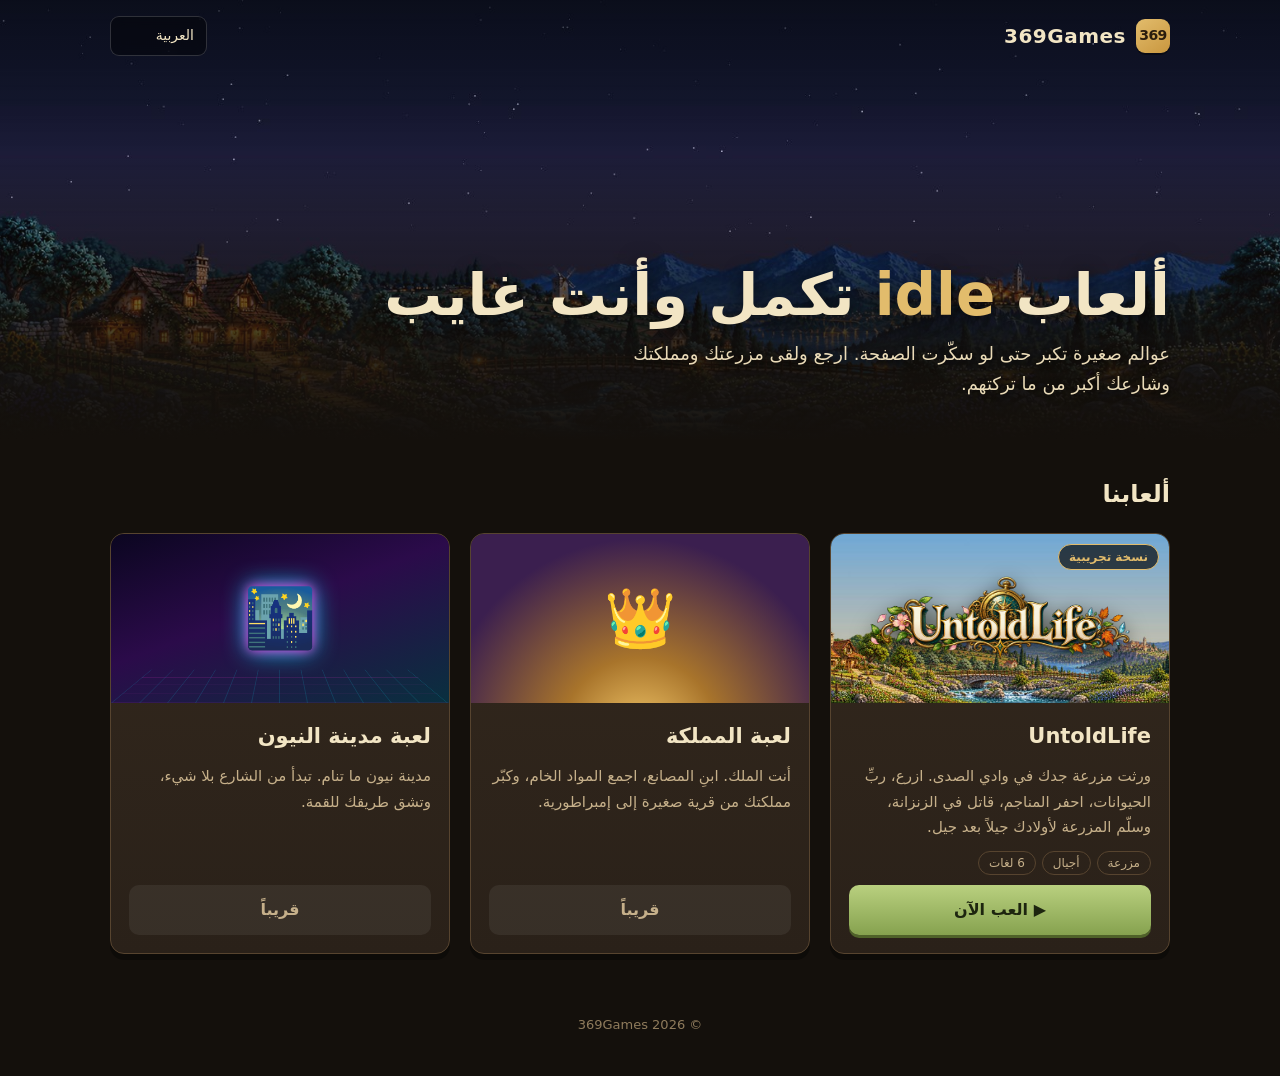
==== index.html @ 4499679d "Publish 369Games website with UntoldLife Co-Authored-By: Claude Opus 5.5 <noreply@anthropic.com>" ====
<!doctype html>
<html lang="ar" dir="rtl">
<head>
<meta charset="utf-8">
<meta name="viewport" content="width=device-width, initial-scale=1">
<title>369Games</title>
<meta name="description" content="369Games — idle games that keep going while you're away.">
<meta property="og:title" content="369Games">
<meta property="og:description" content="Idle games that keep going while you're away. Play UntoldLife free in your browser.">
<meta property="og:image" content="img/untoldlife-cover.jpg">
<link rel="icon" href="img/favicon.svg" type="image/svg+xml">
<style>
@font-face{font-family:Plex;src:url('untoldlife/assets/fonts/PlexArabic-Regular.ttf') format('truetype');font-weight:400;font-display:swap}
@font-face{font-family:Plex;src:url('untoldlife/assets/fonts/PlexArabic-SemiBold.ttf') format('truetype');font-weight:600 900;font-display:swap}
:root{--bg:#14100c;--panel:#2a2119;--panel2:#33281d;--line:#57442f;--ink:#f2e5c4;--muted:#c6b08a;--gold:#e2bc6c;--gold2:#c9973f;--green:#a6bd70}
*{box-sizing:border-box}
html,body{margin:0}
body{background:var(--bg);color:var(--ink);font-family:Plex,system-ui,'Segoe UI',Tahoma,'Microsoft YaHei','PingFang SC',sans-serif;line-height:1.7;-webkit-font-smoothing:antialiased}
:root[lang=zh-Hans] body{font-family:Plex,'Microsoft YaHei','PingFang SC','Noto Sans SC',sans-serif}
a{color:inherit}
.wrap{max-width:1100px;margin:0 auto;padding:0 20px}
/* top bar */
.top{position:absolute;inset:0 0 auto 0;z-index:3}
.top .wrap{display:flex;align-items:center;justify-content:space-between;gap:12px;padding-top:16px}
.brand{display:flex;align-items:center;gap:10px;font-weight:800;font-size:20px;letter-spacing:.5px;text-decoration:none;color:var(--ink)}
.brand-mark{width:34px;height:34px;border-radius:9px;display:grid;place-items:center;background:linear-gradient(145deg,var(--gold),var(--gold2));color:#2a1d0e;font-size:14px;font-weight:900;letter-spacing:-.5px;box-shadow:0 2px 0 #0006}
.lang{appearance:none;background:#00000066;color:var(--ink);border:1px solid #ffffff2a;border-radius:9px;padding:7px 12px;font:inherit;font-size:14px;cursor:pointer;backdrop-filter:blur(6px)}
.lang option{background:var(--panel);color:var(--ink)}
/* hero */
.hero{position:relative;min-height:440px;display:flex;align-items:flex-end;background:#0b0d14 url('img/hero-night.jpg') center bottom/cover no-repeat;overflow:hidden}
.hero:after{content:'';position:absolute;inset:0;background:linear-gradient(180deg,#0b0d1499 0%,#14100c00 35%,#14100cdd 80%,var(--bg) 100%)}
.hero .wrap{position:relative;z-index:2;padding-bottom:40px;width:100%}
.hero h1{margin:0;font-size:clamp(34px,6vw,58px);line-height:1.15;font-weight:800;text-shadow:0 3px 18px #000a}
.hero h1 span{color:var(--gold)}
.hero p{margin:10px 0 0;max-width:560px;font-size:clamp(15px,2.2vw,18px);color:#eadbb8;text-shadow:0 2px 10px #000c}
/* sections */
section{padding:34px 0}
h2{font-size:24px;margin:0 0 18px}
.grid{display:grid;grid-template-columns:repeat(auto-fill,minmax(300px,1fr));gap:20px}
.card{background:linear-gradient(180deg,var(--panel2),var(--panel));border:1px solid var(--line);border-radius:14px;overflow:hidden;display:flex;flex-direction:column;box-shadow:0 6px 0 #0005}
.cover{position:relative;aspect-ratio:16/8;background:#0d0a07 center/cover no-repeat;display:grid;place-items:center}
.cover img.logo{width:78%;max-width:340px;filter:drop-shadow(0 6px 10px #0009)}
.badge{position:absolute;top:10px;inset-inline-start:10px;background:#000000aa;border:1px solid var(--gold);color:var(--gold);font-size:12px;font-weight:700;padding:2px 10px;border-radius:99px}
.body{padding:16px 18px 18px;display:flex;flex-direction:column;gap:10px;flex:1}
.body h3{margin:0;font-size:21px}
.body p{margin:0;color:var(--muted);font-size:15px}
.tags{display:flex;flex-wrap:wrap;gap:6px}
.tags span{font-size:12px;border:1px solid var(--line);border-radius:99px;padding:1px 10px;color:var(--muted)}
.btn{display:inline-flex;align-items:center;justify-content:center;gap:8px;margin-top:auto;padding:11px 18px;border-radius:10px;border:0;font:inherit;font-weight:800;font-size:16px;text-decoration:none;cursor:pointer;background:linear-gradient(180deg,#b9d07f,#86a24f);color:#1d250f;box-shadow:0 3px 0 #4f6229}
.btn:hover{filter:brightness(1.07)}
.btn:focus-visible,.lang:focus-visible{outline:3px solid var(--gold);outline-offset:3px}
.btn.gold{background:linear-gradient(180deg,var(--gold),var(--gold2));color:#2a1d0e;box-shadow:0 3px 0 #7a5a22}
.soon .cover{font-size:58px}
.soon .body .btn{background:#ffffff10;color:var(--muted);box-shadow:none;cursor:default}
.kingdom{background:radial-gradient(circle at 50% 120%,#f4c96a 0,#a8742b 30%,#3b1f4f 75%)}
.neon{background:linear-gradient(160deg,#0b0620 0%,#2b0b4a 45%,#09303f 100%);text-shadow:0 0 12px #ff2bd6,0 0 24px #00e5ff}
.neon:after{content:'';position:absolute;inset:auto 0 0 0;height:45%;background:repeating-linear-gradient(90deg,#00e5ff22 0 1px,transparent 1px 28px),repeating-linear-gradient(0deg,#ff2bd622 0 1px,transparent 1px 18px);transform:perspective(200px) rotateX(55deg);transform-origin:bottom}
.feedback{background:linear-gradient(180deg,var(--panel2),var(--panel));border:1px solid var(--line);border-radius:14px;padding:22px;display:flex;flex-wrap:wrap;align-items:center;justify-content:space-between;gap:16px}
.feedback h2{margin:0 0 4px}
.feedback p{margin:0;color:var(--muted)}
.feedback .btn{margin:0}
footer{padding:26px 0 40px;color:#8f7b5c;font-size:13px;text-align:center}
@media (max-width:600px){.hero{min-height:380px}.grid{grid-template-columns:1fr}section{padding:26px 0}}
</style>
</head>
<body>
<header class="top"><div class="wrap">
  <a class="brand" href="./"><span class="brand-mark">369</span>369Games</a>
  <select class="lang" id="lang" aria-label="Language">
    <option value="ar">العربية</option><option value="en">English</option><option value="es">Español</option>
    <option value="pt">Português</option><option value="ru">Русский</option><option value="zh">简体中文</option>
  </select>
</div></header>

<div class="hero"><div class="wrap">
  <h1 data-t="heroTitle"></h1>
  <p data-t="heroText"></p>
</div></div>

<main class="wrap">
  <section>
    <h2 data-t="gamesTitle"></h2>
    <div class="grid">
      <article class="card">
        <div class="cover" style="background-image:url('img/untoldlife-cover.jpg')">
          <span class="badge" data-t="beta"></span>
          <img class="logo" src="img/untoldlife-logo.png" alt="UntoldLife">
        </div>
        <div class="body">
          <h3>UntoldLife</h3>
          <p data-t="ulText"></p>
          <div class="tags"><span data-t="tag1"></span><span data-t="tag2"></span><span data-t="tag3"></span></div>
          <a class="btn" href="untoldlife/" data-t="play"></a>
        </div>
      </article>
      <article class="card soon">
        <div class="cover kingdom" aria-hidden="true">👑</div>
        <div class="body">
          <h3 data-t="soon1Title"></h3>
          <p data-t="soon1Text"></p>
          <span class="btn" data-t="soon"></span>
        </div>
      </article>
      <article class="card soon">
        <div class="cover neon" aria-hidden="true">🌃</div>
        <div class="body">
          <h3 data-t="soon2Title"></h3>
          <p data-t="soon2Text"></p>
          <span class="btn" data-t="soon"></span>
        </div>
      </article>
    </div>
  </section>

  <section id="fbSection" hidden>
    <div class="feedback">
      <div><h2 data-t="fbTitle"></h2><p data-t="fbText"></p></div>
      <a class="btn gold" id="fbLink" target="_blank" rel="noopener" data-t="fbBtn"></a>
    </div>
  </section>
</main>

<footer>© <span id="year"></span> 369Games</footer>

<script>
'use strict';
const FEEDBACK_URL = '';
const T = {
  ar: { heroTitle: 'ألعاب <span>idle</span> تكمل وأنت غايب', heroText: 'عوالم صغيرة تكبر حتى لو سكّرت الصفحة. ارجع ولقى مزرعتك ومملكتك وشارعك أكبر من ما تركتهم.',
    gamesTitle: 'ألعابنا', beta: 'نسخة تجريبية', ulText: 'ورثت مزرعة جدك في وادي الصدى. ازرع، ربِّ الحيوانات، احفر المناجم، قاتل في الزنزانة، وسلّم المزرعة لأولادك جيلاً بعد جيل.',
    tag1: 'مزرعة', tag2: 'أجيال', tag3: '6 لغات', play: '▶ العب الآن', soon: 'قريباً',
    soon1Title: 'لعبة المملكة', soon1Text: 'أنت الملك. ابنِ المصانع، اجمع المواد الخام، وكبّر مملكتك من قرية صغيرة إلى إمبراطورية.',
    soon2Title: 'لعبة مدينة النيون', soon2Text: 'مدينة نيون ما تنام. تبدأ من الشارع بلا شيء، وتشق طريقك للقمة.',
    fbTitle: 'جربت ألعابنا؟', fbText: 'كل الألعاب تجريبية، وملاحظاتك تفرق. أي شيء عجبك أو ضايقك أو خرب، قل لنا.', fbBtn: '✍️ أرسل ملاحظاتك' },
  en: { heroTitle: '<span>Idle</span> games that keep going while you\'re away', heroText: 'Small worlds that grow even when the tab is closed. Come back to a bigger farm, kingdom or street than you left.',
    gamesTitle: 'Our games', beta: 'Beta', ulText: 'Inherit your grandfather\'s farm in Echo Valley. Grow crops, raise animals, dig the mines, fight in the dungeon, and pass the farm down from generation to generation.',
    tag1: 'Farming', tag2: 'Generations', tag3: '6 languages', play: '▶ Play now', soon: 'Coming soon',
    soon1Title: 'Kingdom game', soon1Text: 'You are the king. Build factories, gather raw materials, and grow your kingdom from a small village into an empire.',
    soon2Title: 'Neon city game', soon2Text: 'A neon city that never sleeps. Start on the street with nothing and fight your way to the top.',
    fbTitle: 'Played our games?', fbText: 'Everything here is in beta, and your feedback matters. Anything you liked, anything that annoyed you, anything that broke — tell us.', fbBtn: '✍️ Send feedback' },
  es: { heroTitle: 'Juegos <span>idle</span> que siguen mientras no estás', heroText: 'Pequeños mundos que crecen aunque cierres la pestaña. Vuelve y encuentra tu granja, tu reino o tu calle más grandes que antes.',
    gamesTitle: 'Nuestros juegos', beta: 'Beta', ulText: 'Hereda la granja de tu abuelo en Valle del Eco. Cultiva, cría animales, excava minas, lucha en la mazmorra y deja la granja a tus hijos generación tras generación.',
    tag1: 'Granja', tag2: 'Generaciones', tag3: '6 idiomas', play: '▶ Jugar ahora', soon: 'Próximamente',
    soon1Title: 'Juego del reino', soon1Text: 'Eres el rey. Construye fábricas, reúne materias primas y convierte un pequeño pueblo en un imperio.',
    soon2Title: 'Juego de la ciudad neón', soon2Text: 'Una ciudad de neón que nunca duerme. Empieza en la calle sin nada y abre tu camino hasta la cima.',
    fbTitle: '¿Probaste nuestros juegos?', fbText: 'Todo está en beta y tu opinión cuenta. Lo que te gustó, lo que te molestó o lo que falló: cuéntanoslo.', fbBtn: '✍️ Enviar comentarios' },
  pt: { heroTitle: 'Jogos <span>idle</span> que continuam enquanto você está fora', heroText: 'Pequenos mundos que crescem mesmo com a aba fechada. Volte e encontre sua fazenda, seu reino ou sua rua maiores do que deixou.',
    gamesTitle: 'Nossos jogos', beta: 'Beta', ulText: 'Herde a fazenda do seu avô no Vale do Eco. Plante, crie animais, cave minas, lute na masmorra e passe a fazenda para seus filhos, geração após geração.',
    tag1: 'Fazenda', tag2: 'Gerações', tag3: '6 idiomas', play: '▶ Jogar agora', soon: 'Em breve',
    soon1Title: 'Jogo do reino', soon1Text: 'Você é o rei. Construa fábricas, junte matérias-primas e transforme uma pequena vila em um império.',
    soon2Title: 'Jogo da cidade neon', soon2Text: 'Uma cidade neon que nunca dorme. Comece na rua sem nada e abra caminho até o topo.',
    fbTitle: 'Jogou nossos jogos?', fbText: 'Tudo aqui está em beta e sua opinião faz diferença. O que você curtiu, o que incomodou ou o que quebrou: conta pra gente.', fbBtn: '✍️ Enviar feedback' },
  ru: { heroTitle: '<span>Idle</span>-игры, которые идут, пока вас нет', heroText: 'Маленькие миры, которые растут, даже когда вкладка закрыта. Возвращайтесь — ферма, королевство или улица станут больше.',
    gamesTitle: 'Наши игры', beta: 'Бета', ulText: 'Унаследуйте ферму деда в Долине Эха. Выращивайте урожай, разводите животных, копайте шахты, сражайтесь в подземелье и передавайте ферму детям из поколения в поколение.',
    tag1: 'Ферма', tag2: 'Поколения', tag3: '6 языков', play: '▶ Играть', soon: 'Скоро',
    soon1Title: 'Игра о королевстве', soon1Text: 'Вы — король. Стройте фабрики, добывайте сырьё и превратите маленькую деревню в империю.',
    soon2Title: 'Игра о неоновом городе', soon2Text: 'Неоновый город, который никогда не спит. Начните с улицы без гроша и пробейтесь на вершину.',
    fbTitle: 'Поиграли в наши игры?', fbText: 'Всё здесь в бете, и ваше мнение важно. Что понравилось, что раздражало, что сломалось — расскажите нам.', fbBtn: '✍️ Отправить отзыв' },
  zh: { heroTitle: '你不在时也在运转的<span>放置</span>游戏', heroText: '即使关掉页面也会继续成长的小世界。回来时，你的农场、王国和街区都比离开时更大。',
    gamesTitle: '我们的游戏', beta: '测试版', ulText: '继承爷爷在回声谷的农场。种植作物、饲养动物、挖掘矿井、闯荡地牢，把农场一代代传下去。',
    tag1: '农场', tag2: '世代传承', tag3: '6 种语言', play: '▶ 立即开玩', soon: '即将推出',
    soon1Title: '王国游戏', soon1Text: '你就是国王。建造工厂，收集原料，把小村庄发展成一个帝国。',
    soon2Title: '霓虹城市游戏', soon2Text: '一座永不入眠的霓虹之城。从街头一无所有开始，一路打拼到顶端。',
    fbTitle: '玩过我们的游戏了吗？', fbText: '这里的一切都还是测试版，你的反馈很重要。喜欢什么、哪里不爽、哪里出错了，都告诉我们吧。', fbBtn: '✍️ 发送反馈' },
};
const KEY = 'untoldlife_lang'; // shared with the games, so the choice carries over
function getLang() {
  try { const v = localStorage.getItem(KEY); if (v && T[v]) return v; } catch (e) {}
  return 'ar'; // same default as the games
}
function apply(lang) {
  const d = T[lang];
  document.documentElement.lang = lang === 'zh' ? 'zh-Hans' : lang === 'pt' ? 'pt-BR' : lang;
  document.documentElement.dir = lang === 'ar' ? 'rtl' : 'ltr';
  document.querySelectorAll('[data-t]').forEach(el => { el.innerHTML = d[el.dataset.t]; });
  document.getElementById('lang').value = lang;
}
const sel = document.getElementById('lang');
sel.addEventListener('change', () => { try { localStorage.setItem(KEY, sel.value); } catch (e) {} apply(sel.value); });
if (FEEDBACK_URL && !FEEDBACK_URL.startsWith('__')) {
  document.getElementById('fbLink').href = FEEDBACK_URL;
  document.getElementById('fbSection').hidden = false;
}
document.getElementById('year').textContent = new Date().getFullYear();
apply(getLang());
</script>
</body>
</html>
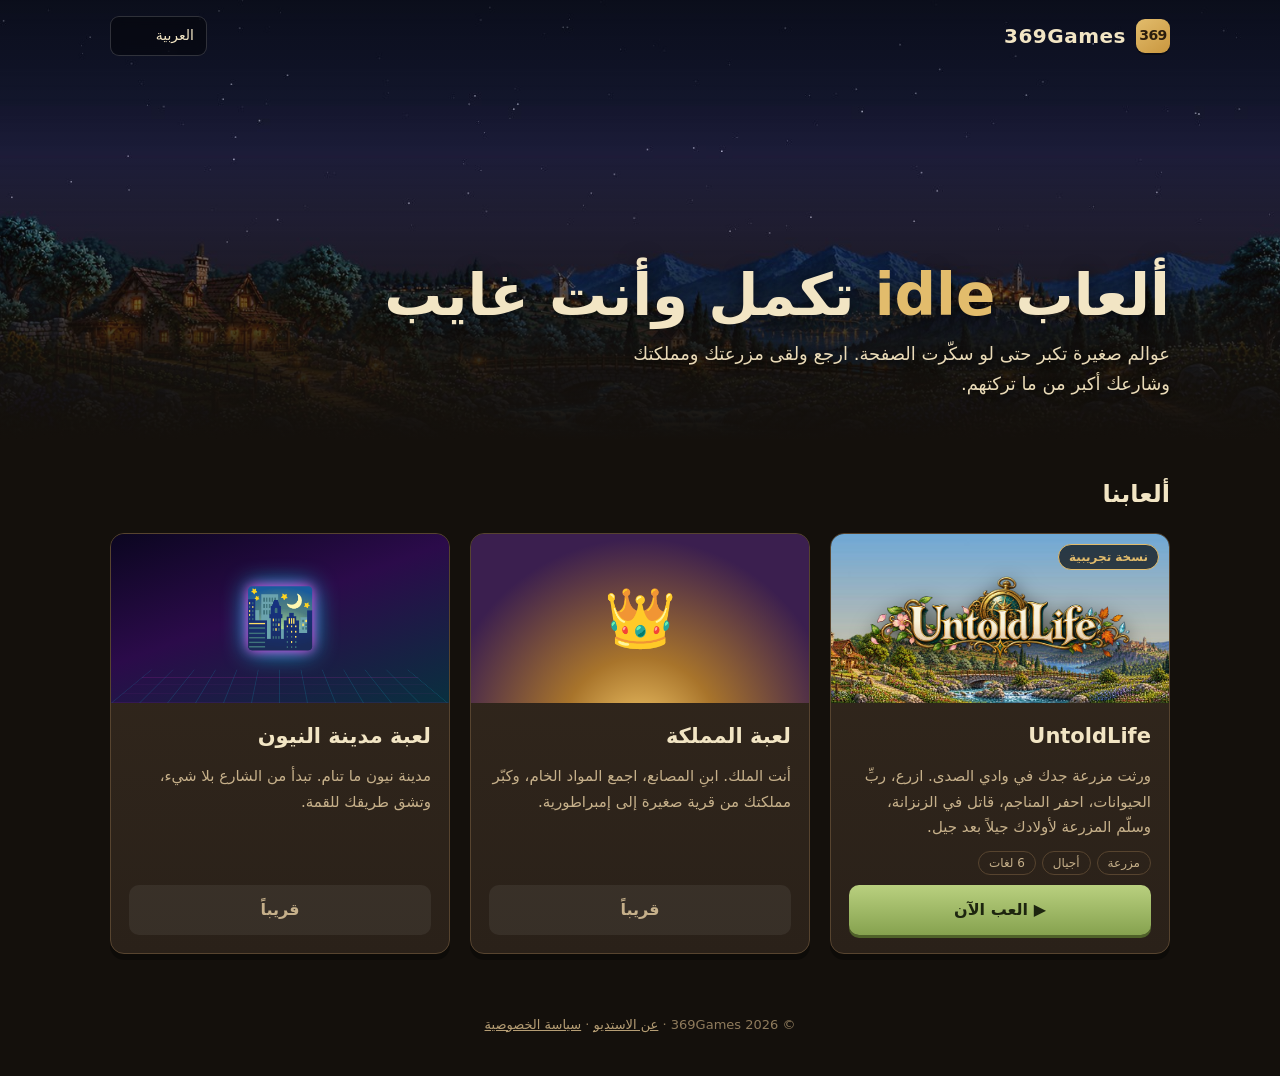
==== commit 1b130125: "Add privacy policy and about pages Co-Authored-By: Claude Opus 5.5 <noreply@anthropic.com>" ====
--- a/index.html
+++ b/index.html
@@ -60,8 +60,10 @@
 .feedback p{margin:0;color:var(--muted)}
 .feedback .btn{margin:0}
 footer{padding:26px 0 40px;color:#8f7b5c;font-size:13px;text-align:center}
+footer a{color:#b59d74}
 @media (max-width:600px){.hero{min-height:380px}.grid{grid-template-columns:1fr}section{padding:26px 0}}
 </style>
+<script defer src="https://static.cloudflareinsights.com/beacon.min.js" data-cf-beacon='{"token": "d00635426d214e93938126001ce4a104"}'></script>
 </head>
 <body>
 <header class="top"><div class="wrap">
@@ -120,43 +122,43 @@
   </section>
 </main>
 
-<footer>© <span id="year"></span> 369Games</footer>
+<footer>© <span id="year"></span> 369Games · <a href="about.html" data-t="about"></a> · <a href="privacy.html" data-t="privacy"></a></footer>
 
 <script>
 'use strict';
 const FEEDBACK_URL = '';
 const T = {
-  ar: { heroTitle: 'ألعاب <span>idle</span> تكمل وأنت غايب', heroText: 'عوالم صغيرة تكبر حتى لو سكّرت الصفحة. ارجع ولقى مزرعتك ومملكتك وشارعك أكبر من ما تركتهم.',
+  ar: { about: 'عن الاستديو', privacy: 'سياسة الخصوصية', heroTitle: 'ألعاب <span>idle</span> تكمل وأنت غايب', heroText: 'عوالم صغيرة تكبر حتى لو سكّرت الصفحة. ارجع ولقى مزرعتك ومملكتك وشارعك أكبر من ما تركتهم.',
     gamesTitle: 'ألعابنا', beta: 'نسخة تجريبية', ulText: 'ورثت مزرعة جدك في وادي الصدى. ازرع، ربِّ الحيوانات، احفر المناجم، قاتل في الزنزانة، وسلّم المزرعة لأولادك جيلاً بعد جيل.',
     tag1: 'مزرعة', tag2: 'أجيال', tag3: '6 لغات', play: '▶ العب الآن', soon: 'قريباً',
     soon1Title: 'لعبة المملكة', soon1Text: 'أنت الملك. ابنِ المصانع، اجمع المواد الخام، وكبّر مملكتك من قرية صغيرة إلى إمبراطورية.',
     soon2Title: 'لعبة مدينة النيون', soon2Text: 'مدينة نيون ما تنام. تبدأ من الشارع بلا شيء، وتشق طريقك للقمة.',
     fbTitle: 'جربت ألعابنا؟', fbText: 'كل الألعاب تجريبية، وملاحظاتك تفرق. أي شيء عجبك أو ضايقك أو خرب، قل لنا.', fbBtn: '✍️ أرسل ملاحظاتك' },
-  en: { heroTitle: '<span>Idle</span> games that keep going while you\'re away', heroText: 'Small worlds that grow even when the tab is closed. Come back to a bigger farm, kingdom or street than you left.',
+  en: { about: 'About us', privacy: 'Privacy policy', heroTitle: '<span>Idle</span> games that keep going while you\'re away', heroText: 'Small worlds that grow even when the tab is closed. Come back to a bigger farm, kingdom or street than you left.',
     gamesTitle: 'Our games', beta: 'Beta', ulText: 'Inherit your grandfather\'s farm in Echo Valley. Grow crops, raise animals, dig the mines, fight in the dungeon, and pass the farm down from generation to generation.',
     tag1: 'Farming', tag2: 'Generations', tag3: '6 languages', play: '▶ Play now', soon: 'Coming soon',
     soon1Title: 'Kingdom game', soon1Text: 'You are the king. Build factories, gather raw materials, and grow your kingdom from a small village into an empire.',
     soon2Title: 'Neon city game', soon2Text: 'A neon city that never sleeps. Start on the street with nothing and fight your way to the top.',
     fbTitle: 'Played our games?', fbText: 'Everything here is in beta, and your feedback matters. Anything you liked, anything that annoyed you, anything that broke — tell us.', fbBtn: '✍️ Send feedback' },
-  es: { heroTitle: 'Juegos <span>idle</span> que siguen mientras no estás', heroText: 'Pequeños mundos que crecen aunque cierres la pestaña. Vuelve y encuentra tu granja, tu reino o tu calle más grandes que antes.',
+  es: { about: 'Sobre nosotros', privacy: 'Privacidad', heroTitle: 'Juegos <span>idle</span> que siguen mientras no estás', heroText: 'Pequeños mundos que crecen aunque cierres la pestaña. Vuelve y encuentra tu granja, tu reino o tu calle más grandes que antes.',
     gamesTitle: 'Nuestros juegos', beta: 'Beta', ulText: 'Hereda la granja de tu abuelo en Valle del Eco. Cultiva, cría animales, excava minas, lucha en la mazmorra y deja la granja a tus hijos generación tras generación.',
     tag1: 'Granja', tag2: 'Generaciones', tag3: '6 idiomas', play: '▶ Jugar ahora', soon: 'Próximamente',
     soon1Title: 'Juego del reino', soon1Text: 'Eres el rey. Construye fábricas, reúne materias primas y convierte un pequeño pueblo en un imperio.',
     soon2Title: 'Juego de la ciudad neón', soon2Text: 'Una ciudad de neón que nunca duerme. Empieza en la calle sin nada y abre tu camino hasta la cima.',
     fbTitle: '¿Probaste nuestros juegos?', fbText: 'Todo está en beta y tu opinión cuenta. Lo que te gustó, lo que te molestó o lo que falló: cuéntanoslo.', fbBtn: '✍️ Enviar comentarios' },
-  pt: { heroTitle: 'Jogos <span>idle</span> que continuam enquanto você está fora', heroText: 'Pequenos mundos que crescem mesmo com a aba fechada. Volte e encontre sua fazenda, seu reino ou sua rua maiores do que deixou.',
+  pt: { about: 'Sobre nós', privacy: 'Privacidade', heroTitle: 'Jogos <span>idle</span> que continuam enquanto você está fora', heroText: 'Pequenos mundos que crescem mesmo com a aba fechada. Volte e encontre sua fazenda, seu reino ou sua rua maiores do que deixou.',
     gamesTitle: 'Nossos jogos', beta: 'Beta', ulText: 'Herde a fazenda do seu avô no Vale do Eco. Plante, crie animais, cave minas, lute na masmorra e passe a fazenda para seus filhos, geração após geração.',
     tag1: 'Fazenda', tag2: 'Gerações', tag3: '6 idiomas', play: '▶ Jogar agora', soon: 'Em breve',
     soon1Title: 'Jogo do reino', soon1Text: 'Você é o rei. Construa fábricas, junte matérias-primas e transforme uma pequena vila em um império.',
     soon2Title: 'Jogo da cidade neon', soon2Text: 'Uma cidade neon que nunca dorme. Comece na rua sem nada e abra caminho até o topo.',
     fbTitle: 'Jogou nossos jogos?', fbText: 'Tudo aqui está em beta e sua opinião faz diferença. O que você curtiu, o que incomodou ou o que quebrou: conta pra gente.', fbBtn: '✍️ Enviar feedback' },
-  ru: { heroTitle: '<span>Idle</span>-игры, которые идут, пока вас нет', heroText: 'Маленькие миры, которые растут, даже когда вкладка закрыта. Возвращайтесь — ферма, королевство или улица станут больше.',
+  ru: { about: 'О студии', privacy: 'Конфиденциальность', heroTitle: '<span>Idle</span>-игры, которые идут, пока вас нет', heroText: 'Маленькие миры, которые растут, даже когда вкладка закрыта. Возвращайтесь — ферма, королевство или улица станут больше.',
     gamesTitle: 'Наши игры', beta: 'Бета', ulText: 'Унаследуйте ферму деда в Долине Эха. Выращивайте урожай, разводите животных, копайте шахты, сражайтесь в подземелье и передавайте ферму детям из поколения в поколение.',
     tag1: 'Ферма', tag2: 'Поколения', tag3: '6 языков', play: '▶ Играть', soon: 'Скоро',
     soon1Title: 'Игра о королевстве', soon1Text: 'Вы — король. Стройте фабрики, добывайте сырьё и превратите маленькую деревню в империю.',
     soon2Title: 'Игра о неоновом городе', soon2Text: 'Неоновый город, который никогда не спит. Начните с улицы без гроша и пробейтесь на вершину.',
     fbTitle: 'Поиграли в наши игры?', fbText: 'Всё здесь в бете, и ваше мнение важно. Что понравилось, что раздражало, что сломалось — расскажите нам.', fbBtn: '✍️ Отправить отзыв' },
-  zh: { heroTitle: '你不在时也在运转的<span>放置</span>游戏', heroText: '即使关掉页面也会继续成长的小世界。回来时，你的农场、王国和街区都比离开时更大。',
+  zh: { about: '关于我们', privacy: '隐私政策', heroTitle: '你不在时也在运转的<span>放置</span>游戏', heroText: '即使关掉页面也会继续成长的小世界。回来时，你的农场、王国和街区都比离开时更大。',
     gamesTitle: '我们的游戏', beta: '测试版', ulText: '继承爷爷在回声谷的农场。种植作物、饲养动物、挖掘矿井、闯荡地牢，把农场一代代传下去。',
     tag1: '农场', tag2: '世代传承', tag3: '6 种语言', play: '▶ 立即开玩', soon: '即将推出',
     soon1Title: '王国游戏', soon1Text: '你就是国王。建造工厂，收集原料，把小村庄发展成一个帝国。',
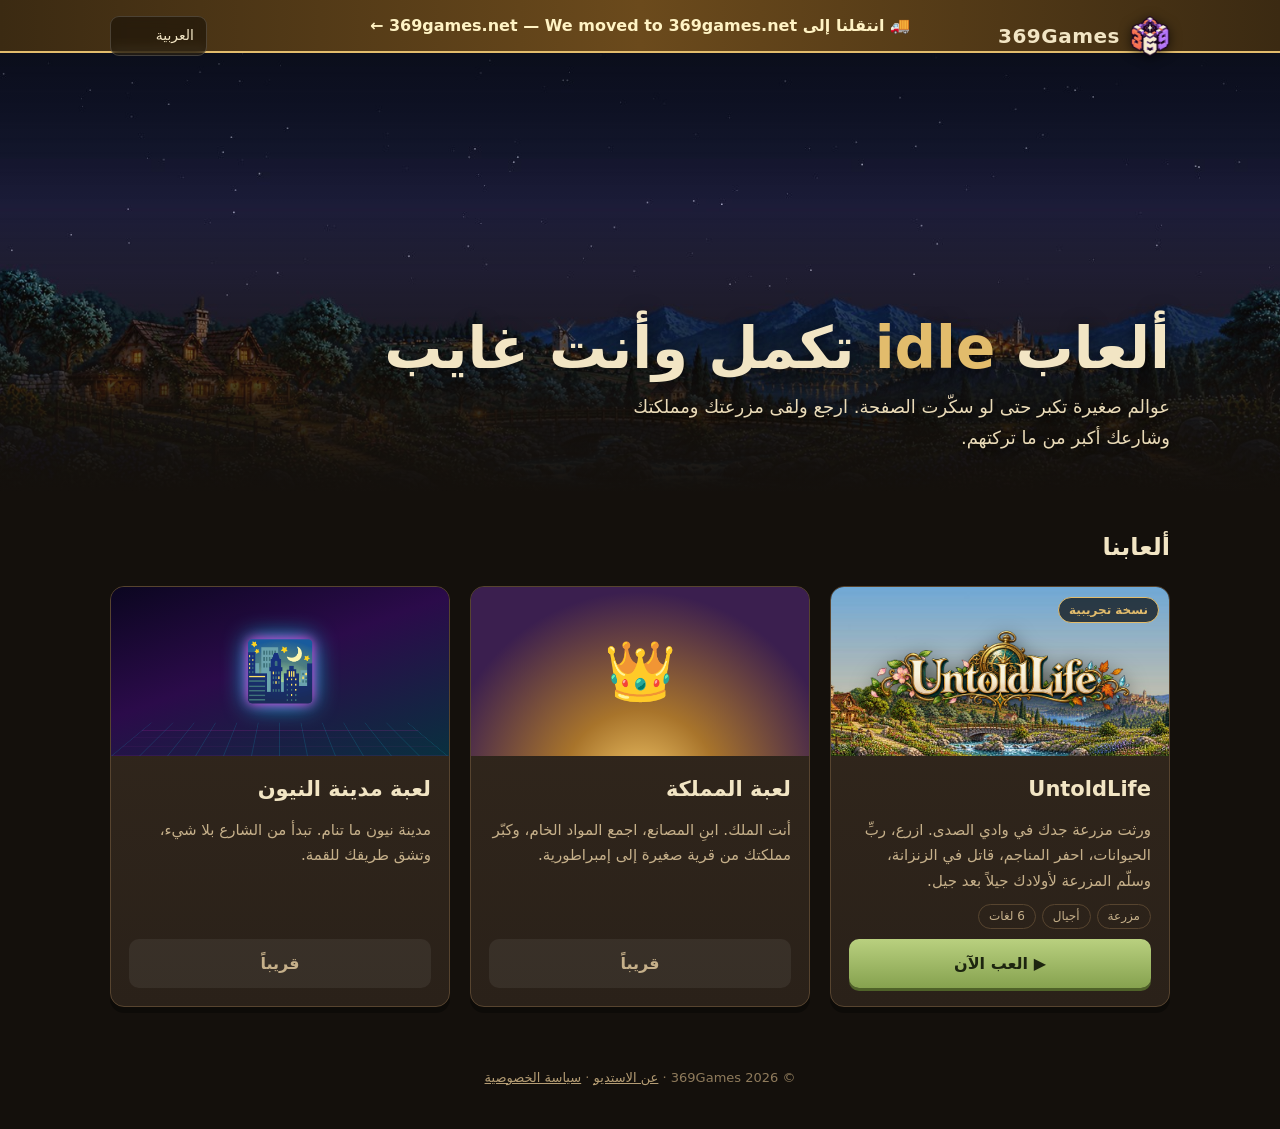
==== commit 400ca3b3: "We moved to 369games.net: banner and save transfer Co-Authored-By: Claude Opus 5.5 <noreply@anthropi" ====
--- a/index.html
+++ b/index.html
@@ -8,7 +8,8 @@
 <meta property="og:title" content="369Games">
 <meta property="og:description" content="Idle games that keep going while you're away. Play UntoldLife free in your browser.">
 <meta property="og:image" content="img/untoldlife-cover.jpg">
-<link rel="icon" href="img/favicon.svg" type="image/svg+xml">
+<link rel="icon" href="img/favicon.png" type="image/png">
+<link rel="apple-touch-icon" href="img/apple-touch-icon.png">
 <style>
 @font-face{font-family:Plex;src:url('untoldlife/assets/fonts/PlexArabic-Regular.ttf') format('truetype');font-weight:400;font-display:swap}
 @font-face{font-family:Plex;src:url('untoldlife/assets/fonts/PlexArabic-SemiBold.ttf') format('truetype');font-weight:600 900;font-display:swap}
@@ -23,6 +24,7 @@
 .top{position:absolute;inset:0 0 auto 0;z-index:3}
 .top .wrap{display:flex;align-items:center;justify-content:space-between;gap:12px;padding-top:16px}
 .brand{display:flex;align-items:center;gap:10px;font-weight:800;font-size:20px;letter-spacing:.5px;text-decoration:none;color:var(--ink)}
+.brand-logo{width:40px;height:40px;filter:drop-shadow(0 2px 6px #000a)}
 .brand-mark{width:34px;height:34px;border-radius:9px;display:grid;place-items:center;background:linear-gradient(145deg,var(--gold),var(--gold2));color:#2a1d0e;font-size:14px;font-weight:900;letter-spacing:-.5px;box-shadow:0 2px 0 #0006}
 .lang{appearance:none;background:#00000066;color:var(--ink);border:1px solid #ffffff2a;border-radius:9px;padding:7px 12px;font:inherit;font-size:14px;cursor:pointer;backdrop-filter:blur(6px)}
 .lang option{background:var(--panel);color:var(--ink)}
@@ -66,8 +68,9 @@
 <script defer src="https://static.cloudflareinsights.com/beacon.min.js" data-cf-beacon='{"token": "d00635426d214e93938126001ce4a104"}'></script>
 </head>
 <body>
+<a href="https://369games.net/" style="display:block;padding:12px 16px;text-align:center;font-weight:700;color:#fff3c4;background:linear-gradient(90deg,#3b2a12,#6b4a1c,#3b2a12);border-bottom:2px solid #e2bc6c;text-decoration:none">🚚 انتقلنا إلى 369games.net — We moved to 369games.net ←</a>
 <header class="top"><div class="wrap">
-  <a class="brand" href="./"><span class="brand-mark">369</span>369Games</a>
+  <a class="brand" href="./"><img class="brand-logo" src="img/logo-mark.png" alt="" width="40" height="40">369Games</a>
   <select class="lang" id="lang" aria-label="Language">
     <option value="ar">العربية</option><option value="en">English</option><option value="es">Español</option>
     <option value="pt">Português</option><option value="ru">Русский</option><option value="zh">简体中文</option>
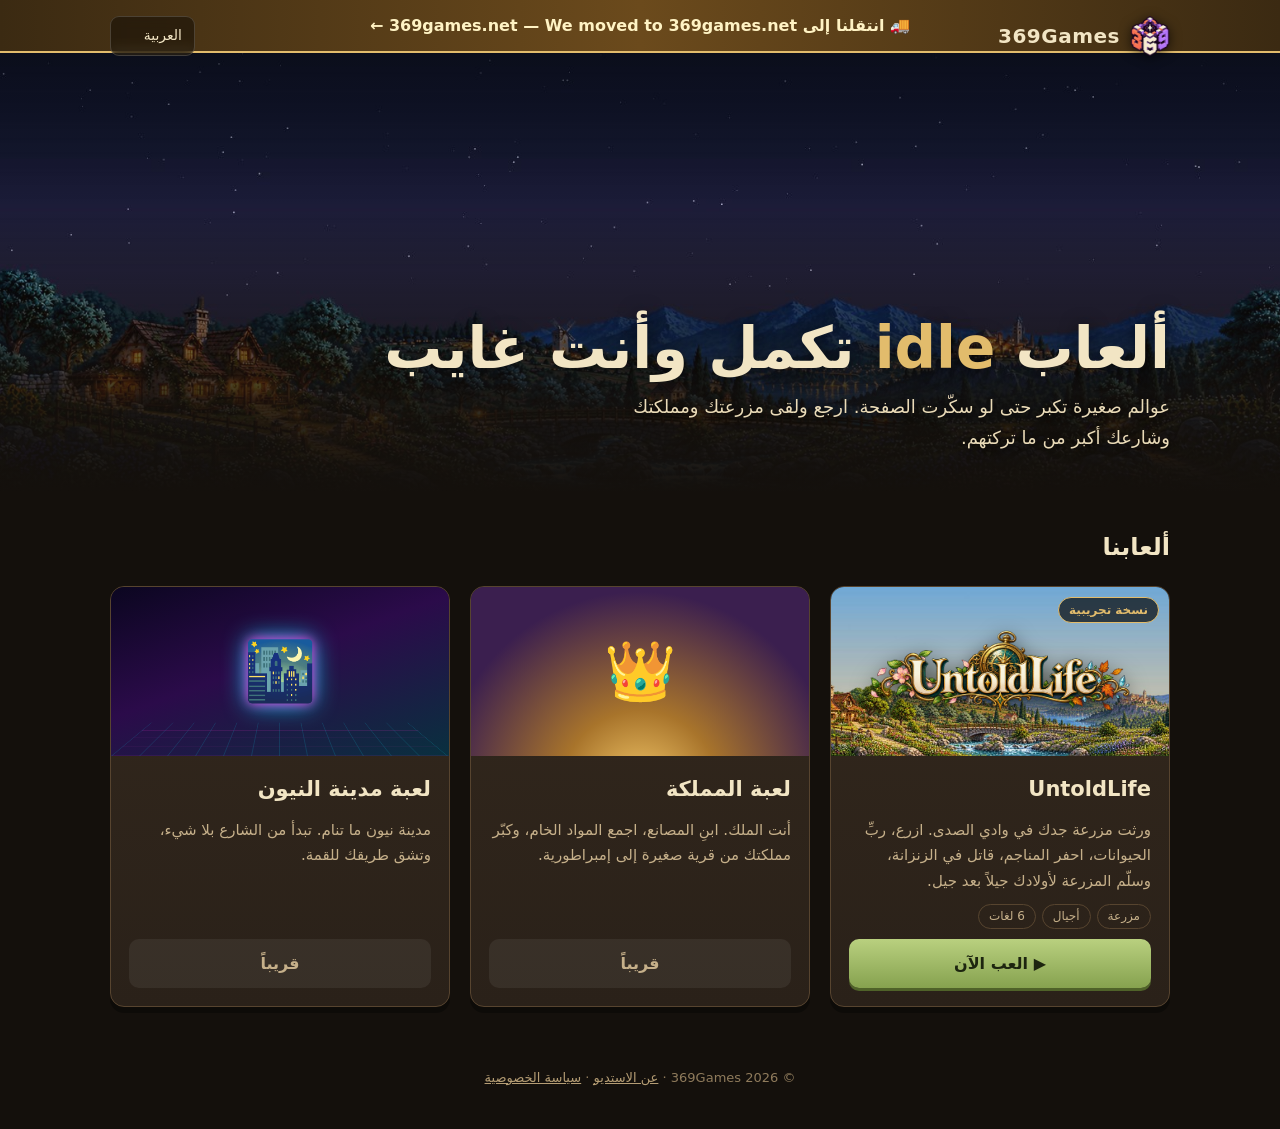
==== commit 7fd18e7e: "UntoldLife 1.4.1: breeding tools, 4 languages" ====
--- a/index.html
+++ b/index.html
@@ -72,8 +72,8 @@
 <header class="top"><div class="wrap">
   <a class="brand" href="./"><img class="brand-logo" src="img/logo-mark.png" alt="" width="40" height="40">369Games</a>
   <select class="lang" id="lang" aria-label="Language">
-    <option value="ar">العربية</option><option value="en">English</option><option value="es">Español</option>
-    <option value="pt">Português</option><option value="ru">Русский</option><option value="zh">简体中文</option>
+    <option value="ar">العربية</option><option value="en">English</option>
+    <option value="ru">Русский</option><option value="zh">简体中文</option>
   </select>
 </div></header>
 
@@ -170,12 +170,12 @@
 };
 const KEY = 'untoldlife_lang'; // shared with the games, so the choice carries over
 function getLang() {
-  try { const v = localStorage.getItem(KEY); if (v && T[v]) return v; } catch (e) {}
+  try { let v = localStorage.getItem(KEY); if (v === 'es' || v === 'pt') v = 'en'; if (v && T[v] && document.querySelector('#lang option[value="' + v + '"]')) return v; } catch (e) {}
   return 'ar'; // same default as the games
 }
 function apply(lang) {
   const d = T[lang];
-  document.documentElement.lang = lang === 'zh' ? 'zh-Hans' : lang === 'pt' ? 'pt-BR' : lang;
+  document.documentElement.lang = lang === 'zh' ? 'zh-Hans' : lang;
   document.documentElement.dir = lang === 'ar' ? 'rtl' : 'ltr';
   document.querySelectorAll('[data-t]').forEach(el => { el.innerHTML = d[el.dataset.t]; });
   document.getElementById('lang').value = lang;
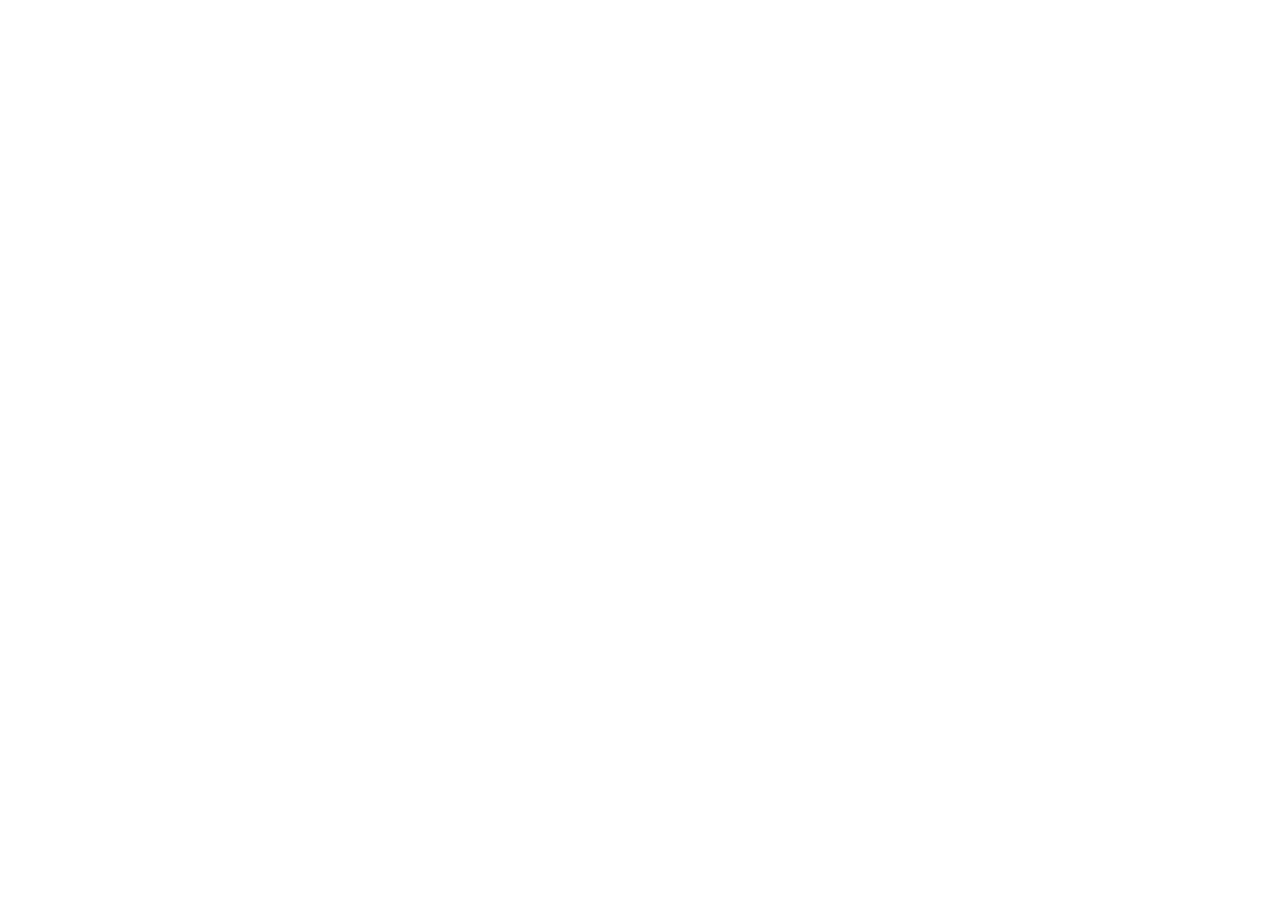
==== commit 45ae61d0: "Old address redirects to 369games.net with the save" ====
--- a/index.html
+++ b/index.html
@@ -3,191 +3,42 @@
 <head>
 <meta charset="utf-8">
 <meta name="viewport" content="width=device-width, initial-scale=1">
+<meta name="robots" content="noindex">
 <title>369Games</title>
-<meta name="description" content="369Games — idle games that keep going while you're away.">
-<meta property="og:title" content="369Games">
-<meta property="og:description" content="Idle games that keep going while you're away. Play UntoldLife free in your browser.">
-<meta property="og:image" content="img/untoldlife-cover.jpg">
-<link rel="icon" href="img/favicon.png" type="image/png">
-<link rel="apple-touch-icon" href="img/apple-touch-icon.png">
+<link rel="canonical" href="https://369games.net/">
 <style>
-@font-face{font-family:Plex;src:url('untoldlife/assets/fonts/PlexArabic-Regular.ttf') format('truetype');font-weight:400;font-display:swap}
-@font-face{font-family:Plex;src:url('untoldlife/assets/fonts/PlexArabic-SemiBold.ttf') format('truetype');font-weight:600 900;font-display:swap}
-:root{--bg:#14100c;--panel:#2a2119;--panel2:#33281d;--line:#57442f;--ink:#f2e5c4;--muted:#c6b08a;--gold:#e2bc6c;--gold2:#c9973f;--green:#a6bd70}
-*{box-sizing:border-box}
-html,body{margin:0}
-body{background:var(--bg);color:var(--ink);font-family:Plex,system-ui,'Segoe UI',Tahoma,'Microsoft YaHei','PingFang SC',sans-serif;line-height:1.7;-webkit-font-smoothing:antialiased}
-:root[lang=zh-Hans] body{font-family:Plex,'Microsoft YaHei','PingFang SC','Noto Sans SC',sans-serif}
-a{color:inherit}
-.wrap{max-width:1100px;margin:0 auto;padding:0 20px}
-/* top bar */
-.top{position:absolute;inset:0 0 auto 0;z-index:3}
-.top .wrap{display:flex;align-items:center;justify-content:space-between;gap:12px;padding-top:16px}
-.brand{display:flex;align-items:center;gap:10px;font-weight:800;font-size:20px;letter-spacing:.5px;text-decoration:none;color:var(--ink)}
-.brand-logo{width:40px;height:40px;filter:drop-shadow(0 2px 6px #000a)}
-.brand-mark{width:34px;height:34px;border-radius:9px;display:grid;place-items:center;background:linear-gradient(145deg,var(--gold),var(--gold2));color:#2a1d0e;font-size:14px;font-weight:900;letter-spacing:-.5px;box-shadow:0 2px 0 #0006}
-.lang{appearance:none;background:#00000066;color:var(--ink);border:1px solid #ffffff2a;border-radius:9px;padding:7px 12px;font:inherit;font-size:14px;cursor:pointer;backdrop-filter:blur(6px)}
-.lang option{background:var(--panel);color:var(--ink)}
-/* hero */
-.hero{position:relative;min-height:440px;display:flex;align-items:flex-end;background:#0b0d14 url('img/hero-night.jpg') center bottom/cover no-repeat;overflow:hidden}
-.hero:after{content:'';position:absolute;inset:0;background:linear-gradient(180deg,#0b0d1499 0%,#14100c00 35%,#14100cdd 80%,var(--bg) 100%)}
-.hero .wrap{position:relative;z-index:2;padding-bottom:40px;width:100%}
-.hero h1{margin:0;font-size:clamp(34px,6vw,58px);line-height:1.15;font-weight:800;text-shadow:0 3px 18px #000a}
-.hero h1 span{color:var(--gold)}
-.hero p{margin:10px 0 0;max-width:560px;font-size:clamp(15px,2.2vw,18px);color:#eadbb8;text-shadow:0 2px 10px #000c}
-/* sections */
-section{padding:34px 0}
-h2{font-size:24px;margin:0 0 18px}
-.grid{display:grid;grid-template-columns:repeat(auto-fill,minmax(300px,1fr));gap:20px}
-.card{background:linear-gradient(180deg,var(--panel2),var(--panel));border:1px solid var(--line);border-radius:14px;overflow:hidden;display:flex;flex-direction:column;box-shadow:0 6px 0 #0005}
-.cover{position:relative;aspect-ratio:16/8;background:#0d0a07 center/cover no-repeat;display:grid;place-items:center}
-.cover img.logo{width:78%;max-width:340px;filter:drop-shadow(0 6px 10px #0009)}
-.badge{position:absolute;top:10px;inset-inline-start:10px;background:#000000aa;border:1px solid var(--gold);color:var(--gold);font-size:12px;font-weight:700;padding:2px 10px;border-radius:99px}
-.body{padding:16px 18px 18px;display:flex;flex-direction:column;gap:10px;flex:1}
-.body h3{margin:0;font-size:21px}
-.body p{margin:0;color:var(--muted);font-size:15px}
-.tags{display:flex;flex-wrap:wrap;gap:6px}
-.tags span{font-size:12px;border:1px solid var(--line);border-radius:99px;padding:1px 10px;color:var(--muted)}
-.btn{display:inline-flex;align-items:center;justify-content:center;gap:8px;margin-top:auto;padding:11px 18px;border-radius:10px;border:0;font:inherit;font-weight:800;font-size:16px;text-decoration:none;cursor:pointer;background:linear-gradient(180deg,#b9d07f,#86a24f);color:#1d250f;box-shadow:0 3px 0 #4f6229}
-.btn:hover{filter:brightness(1.07)}
-.btn:focus-visible,.lang:focus-visible{outline:3px solid var(--gold);outline-offset:3px}
-.btn.gold{background:linear-gradient(180deg,var(--gold),var(--gold2));color:#2a1d0e;box-shadow:0 3px 0 #7a5a22}
-.soon .cover{font-size:58px}
-.soon .body .btn{background:#ffffff10;color:var(--muted);box-shadow:none;cursor:default}
-.kingdom{background:radial-gradient(circle at 50% 120%,#f4c96a 0,#a8742b 30%,#3b1f4f 75%)}
-.neon{background:linear-gradient(160deg,#0b0620 0%,#2b0b4a 45%,#09303f 100%);text-shadow:0 0 12px #ff2bd6,0 0 24px #00e5ff}
-.neon:after{content:'';position:absolute;inset:auto 0 0 0;height:45%;background:repeating-linear-gradient(90deg,#00e5ff22 0 1px,transparent 1px 28px),repeating-linear-gradient(0deg,#ff2bd622 0 1px,transparent 1px 18px);transform:perspective(200px) rotateX(55deg);transform-origin:bottom}
-.feedback{background:linear-gradient(180deg,var(--panel2),var(--panel));border:1px solid var(--line);border-radius:14px;padding:22px;display:flex;flex-wrap:wrap;align-items:center;justify-content:space-between;gap:16px}
-.feedback h2{margin:0 0 4px}
-.feedback p{margin:0;color:var(--muted)}
-.feedback .btn{margin:0}
-footer{padding:26px 0 40px;color:#8f7b5c;font-size:13px;text-align:center}
-footer a{color:#b59d74}
-@media (max-width:600px){.hero{min-height:380px}.grid{grid-template-columns:1fr}section{padding:26px 0}}
+  body{margin:0;min-height:100vh;display:grid;place-items:center;background:#14100c;color:#f3e6c8;font:16px/1.7 system-ui,sans-serif;text-align:center}
+  a{color:#ffd76a}
 </style>
-<script defer src="https://static.cloudflareinsights.com/beacon.min.js" data-cf-beacon='{"token": "d00635426d214e93938126001ce4a104"}'></script>
 </head>
 <body>
-<a href="https://369games.net/" style="display:block;padding:12px 16px;text-align:center;font-weight:700;color:#fff3c4;background:linear-gradient(90deg,#3b2a12,#6b4a1c,#3b2a12);border-bottom:2px solid #e2bc6c;text-decoration:none">🚚 انتقلنا إلى 369games.net — We moved to 369games.net ←</a>
-<header class="top"><div class="wrap">
-  <a class="brand" href="./"><img class="brand-logo" src="img/logo-mark.png" alt="" width="40" height="40">369Games</a>
-  <select class="lang" id="lang" aria-label="Language">
-    <option value="ar">العربية</option><option value="en">English</option>
-    <option value="ru">Русский</option><option value="zh">简体中文</option>
-  </select>
-</div></header>
-
-<div class="hero"><div class="wrap">
-  <h1 data-t="heroTitle"></h1>
-  <p data-t="heroText"></p>
-</div></div>
-
-<main class="wrap">
-  <section>
-    <h2 data-t="gamesTitle"></h2>
-    <div class="grid">
-      <article class="card">
-        <div class="cover" style="background-image:url('img/untoldlife-cover.jpg')">
-          <span class="badge" data-t="beta"></span>
-          <img class="logo" src="img/untoldlife-logo.png" alt="UntoldLife">
-        </div>
-        <div class="body">
-          <h3>UntoldLife</h3>
-          <p data-t="ulText"></p>
-          <div class="tags"><span data-t="tag1"></span><span data-t="tag2"></span><span data-t="tag3"></span></div>
-          <a class="btn" href="untoldlife/" data-t="play"></a>
-        </div>
-      </article>
-      <article class="card soon">
-        <div class="cover kingdom" aria-hidden="true">👑</div>
-        <div class="body">
-          <h3 data-t="soon1Title"></h3>
-          <p data-t="soon1Text"></p>
-          <span class="btn" data-t="soon"></span>
-        </div>
-      </article>
-      <article class="card soon">
-        <div class="cover neon" aria-hidden="true">🌃</div>
-        <div class="body">
-          <h3 data-t="soon2Title"></h3>
-          <p data-t="soon2Text"></p>
-          <span class="btn" data-t="soon"></span>
-        </div>
-      </article>
-    </div>
-  </section>
-
-  <section id="fbSection" hidden>
-    <div class="feedback">
-      <div><h2 data-t="fbTitle"></h2><p data-t="fbText"></p></div>
-      <a class="btn gold" id="fbLink" target="_blank" rel="noopener" data-t="fbBtn"></a>
-    </div>
-  </section>
+<main>
+  <p>🚚 انتقلنا إلى <b>369games.net</b> — We moved to <b>369games.net</b></p>
+  <p><a id="go" href="https://369games.net/">https://369games.net/</a></p>
 </main>
-
-<footer>© <span id="year"></span> 369Games · <a href="about.html" data-t="about"></a> · <a href="privacy.html" data-t="privacy"></a></footer>
-
 <script>
-'use strict';
-const FEEDBACK_URL = '';
-const T = {
-  ar: { about: 'عن الاستديو', privacy: 'سياسة الخصوصية', heroTitle: 'ألعاب <span>idle</span> تكمل وأنت غايب', heroText: 'عوالم صغيرة تكبر حتى لو سكّرت الصفحة. ارجع ولقى مزرعتك ومملكتك وشارعك أكبر من ما تركتهم.',
-    gamesTitle: 'ألعابنا', beta: 'نسخة تجريبية', ulText: 'ورثت مزرعة جدك في وادي الصدى. ازرع، ربِّ الحيوانات، احفر المناجم، قاتل في الزنزانة، وسلّم المزرعة لأولادك جيلاً بعد جيل.',
-    tag1: 'مزرعة', tag2: 'أجيال', tag3: '6 لغات', play: '▶ العب الآن', soon: 'قريباً',
-    soon1Title: 'لعبة المملكة', soon1Text: 'أنت الملك. ابنِ المصانع، اجمع المواد الخام، وكبّر مملكتك من قرية صغيرة إلى إمبراطورية.',
-    soon2Title: 'لعبة مدينة النيون', soon2Text: 'مدينة نيون ما تنام. تبدأ من الشارع بلا شيء، وتشق طريقك للقمة.',
-    fbTitle: 'جربت ألعابنا؟', fbText: 'كل الألعاب تجريبية، وملاحظاتك تفرق. أي شيء عجبك أو ضايقك أو خرب، قل لنا.', fbBtn: '✍️ أرسل ملاحظاتك' },
-  en: { about: 'About us', privacy: 'Privacy policy', heroTitle: '<span>Idle</span> games that keep going while you\'re away', heroText: 'Small worlds that grow even when the tab is closed. Come back to a bigger farm, kingdom or street than you left.',
-    gamesTitle: 'Our games', beta: 'Beta', ulText: 'Inherit your grandfather\'s farm in Echo Valley. Grow crops, raise animals, dig the mines, fight in the dungeon, and pass the farm down from generation to generation.',
-    tag1: 'Farming', tag2: 'Generations', tag3: '6 languages', play: '▶ Play now', soon: 'Coming soon',
-    soon1Title: 'Kingdom game', soon1Text: 'You are the king. Build factories, gather raw materials, and grow your kingdom from a small village into an empire.',
-    soon2Title: 'Neon city game', soon2Text: 'A neon city that never sleeps. Start on the street with nothing and fight your way to the top.',
-    fbTitle: 'Played our games?', fbText: 'Everything here is in beta, and your feedback matters. Anything you liked, anything that annoyed you, anything that broke — tell us.', fbBtn: '✍️ Send feedback' },
-  es: { about: 'Sobre nosotros', privacy: 'Privacidad', heroTitle: 'Juegos <span>idle</span> que siguen mientras no estás', heroText: 'Pequeños mundos que crecen aunque cierres la pestaña. Vuelve y encuentra tu granja, tu reino o tu calle más grandes que antes.',
-    gamesTitle: 'Nuestros juegos', beta: 'Beta', ulText: 'Hereda la granja de tu abuelo en Valle del Eco. Cultiva, cría animales, excava minas, lucha en la mazmorra y deja la granja a tus hijos generación tras generación.',
-    tag1: 'Granja', tag2: 'Generaciones', tag3: '6 idiomas', play: '▶ Jugar ahora', soon: 'Próximamente',
-    soon1Title: 'Juego del reino', soon1Text: 'Eres el rey. Construye fábricas, reúne materias primas y convierte un pequeño pueblo en un imperio.',
-    soon2Title: 'Juego de la ciudad neón', soon2Text: 'Una ciudad de neón que nunca duerme. Empieza en la calle sin nada y abre tu camino hasta la cima.',
-    fbTitle: '¿Probaste nuestros juegos?', fbText: 'Todo está en beta y tu opinión cuenta. Lo que te gustó, lo que te molestó o lo que falló: cuéntanoslo.', fbBtn: '✍️ Enviar comentarios' },
-  pt: { about: 'Sobre nós', privacy: 'Privacidade', heroTitle: 'Jogos <span>idle</span> que continuam enquanto você está fora', heroText: 'Pequenos mundos que crescem mesmo com a aba fechada. Volte e encontre sua fazenda, seu reino ou sua rua maiores do que deixou.',
-    gamesTitle: 'Nossos jogos', beta: 'Beta', ulText: 'Herde a fazenda do seu avô no Vale do Eco. Plante, crie animais, cave minas, lute na masmorra e passe a fazenda para seus filhos, geração após geração.',
-    tag1: 'Fazenda', tag2: 'Gerações', tag3: '6 idiomas', play: '▶ Jogar agora', soon: 'Em breve',
-    soon1Title: 'Jogo do reino', soon1Text: 'Você é o rei. Construa fábricas, junte matérias-primas e transforme uma pequena vila em um império.',
-    soon2Title: 'Jogo da cidade neon', soon2Text: 'Uma cidade neon que nunca dorme. Comece na rua sem nada e abra caminho até o topo.',
-    fbTitle: 'Jogou nossos jogos?', fbText: 'Tudo aqui está em beta e sua opinião faz diferença. O que você curtiu, o que incomodou ou o que quebrou: conta pra gente.', fbBtn: '✍️ Enviar feedback' },
-  ru: { about: 'О студии', privacy: 'Конфиденциальность', heroTitle: '<span>Idle</span>-игры, которые идут, пока вас нет', heroText: 'Маленькие миры, которые растут, даже когда вкладка закрыта. Возвращайтесь — ферма, королевство или улица станут больше.',
-    gamesTitle: 'Наши игры', beta: 'Бета', ulText: 'Унаследуйте ферму деда в Долине Эха. Выращивайте урожай, разводите животных, копайте шахты, сражайтесь в подземелье и передавайте ферму детям из поколения в поколение.',
-    tag1: 'Ферма', tag2: 'Поколения', tag3: '6 языков', play: '▶ Играть', soon: 'Скоро',
-    soon1Title: 'Игра о королевстве', soon1Text: 'Вы — король. Стройте фабрики, добывайте сырьё и превратите маленькую деревню в империю.',
-    soon2Title: 'Игра о неоновом городе', soon2Text: 'Неоновый город, который никогда не спит. Начните с улицы без гроша и пробейтесь на вершину.',
-    fbTitle: 'Поиграли в наши игры?', fbText: 'Всё здесь в бете, и ваше мнение важно. Что понравилось, что раздражало, что сломалось — расскажите нам.', fbBtn: '✍️ Отправить отзыв' },
-  zh: { about: '关于我们', privacy: '隐私政策', heroTitle: '你不在时也在运转的<span>放置</span>游戏', heroText: '即使关掉页面也会继续成长的小世界。回来时，你的农场、王国和街区都比离开时更大。',
-    gamesTitle: '我们的游戏', beta: '测试版', ulText: '继承爷爷在回声谷的农场。种植作物、饲养动物、挖掘矿井、闯荡地牢，把农场一代代传下去。',
-    tag1: '农场', tag2: '世代传承', tag3: '6 种语言', play: '▶ 立即开玩', soon: '即将推出',
-    soon1Title: '王国游戏', soon1Text: '你就是国王。建造工厂，收集原料，把小村庄发展成一个帝国。',
-    soon2Title: '霓虹城市游戏', soon2Text: '一座永不入眠的霓虹之城。从街头一无所有开始，一路打拼到顶端。',
-    fbTitle: '玩过我们的游戏了吗？', fbText: '这里的一切都还是测试版，你的反馈很重要。喜欢什么、哪里不爽、哪里出错了，都告诉我们吧。', fbBtn: '✍️ 发送反馈' },
-};
-const KEY = 'untoldlife_lang'; // shared with the games, so the choice carries over
-function getLang() {
-  try { let v = localStorage.getItem(KEY); if (v === 'es' || v === 'pt') v = 'en'; if (v && T[v] && document.querySelector('#lang option[value="' + v + '"]')) return v; } catch (e) {}
-  return 'ar'; // same default as the games
-}
-function apply(lang) {
-  const d = T[lang];
-  document.documentElement.lang = lang === 'zh' ? 'zh-Hans' : lang;
-  document.documentElement.dir = lang === 'ar' ? 'rtl' : 'ltr';
-  document.querySelectorAll('[data-t]').forEach(el => { el.innerHTML = d[el.dataset.t]; });
-  document.getElementById('lang').value = lang;
-}
-const sel = document.getElementById('lang');
-sel.addEventListener('change', () => { try { localStorage.setItem(KEY, sel.value); } catch (e) {} apply(sel.value); });
-if (FEEDBACK_URL && !FEEDBACK_URL.startsWith('__')) {
-  document.getElementById('fbLink').href = FEEDBACK_URL;
-  document.getElementById('fbSection').hidden = false;
-}
-document.getElementById('year').textContent = new Date().getFullYear();
-apply(getLang());
+/* The old address (369games.github.io). The game no longer runs here: every page sends the player to the
+   same page on the new domain. A save kept on this address travels with them, packed into the link's #hash
+   (the hash never reaches any server), and the game on the new domain loads it (move.js). */
+(function () {
+  var NEW = 'https://369games.net';
+  var KEYS = ['untoldlife_save_v1', 'untoldlife_lang', 'untoldlife_audio', 'untoldlife_backup_at'];
+  var path = location.pathname.replace(/index\.html$/, '');
+  var target = NEW + path + location.search;
+  // The old game installed a service worker here; remove it so it can't serve the old game again.
+  try { if (navigator.serviceWorker) navigator.serviceWorker.getRegistrations().then(function (rs) { rs.forEach(function (r) { r.unregister(); }); }); } catch (e) {}
+  var data = {}, has = false;
+  for (var i = 0; i < KEYS.length; i++) { try { var v = localStorage.getItem(KEYS[i]); if (v !== null) { data[KEYS[i]] = v; if (i === 0) has = true; } } catch (e) {} }
+  function b64url(bytes) { var s = ''; for (var i = 0; i < bytes.length; i++) s += String.fromCharCode(bytes[i]); return btoa(s).replace(/\+/g, '-').replace(/\//g, '_').replace(/=+$/, ''); }
+  function go(url) { document.getElementById('go').href = url; location.replace(url); }
+  if (!has) return go(target);
+  var game = NEW + '/untoldlife/';
+  var raw = new TextEncoder().encode(JSON.stringify(data));
+  if (typeof CompressionStream === 'undefined') return go(game + '#move=r' + b64url(raw));
+  new Response(new Blob([raw]).stream().pipeThrough(new CompressionStream('gzip'))).arrayBuffer()
+    .then(function (buf) { go(game + '#move=z' + b64url(new Uint8Array(buf))); })
+    .catch(function () { go(game + '#move=r' + b64url(raw)); });
+})();
 </script>
 </body>
 </html>
